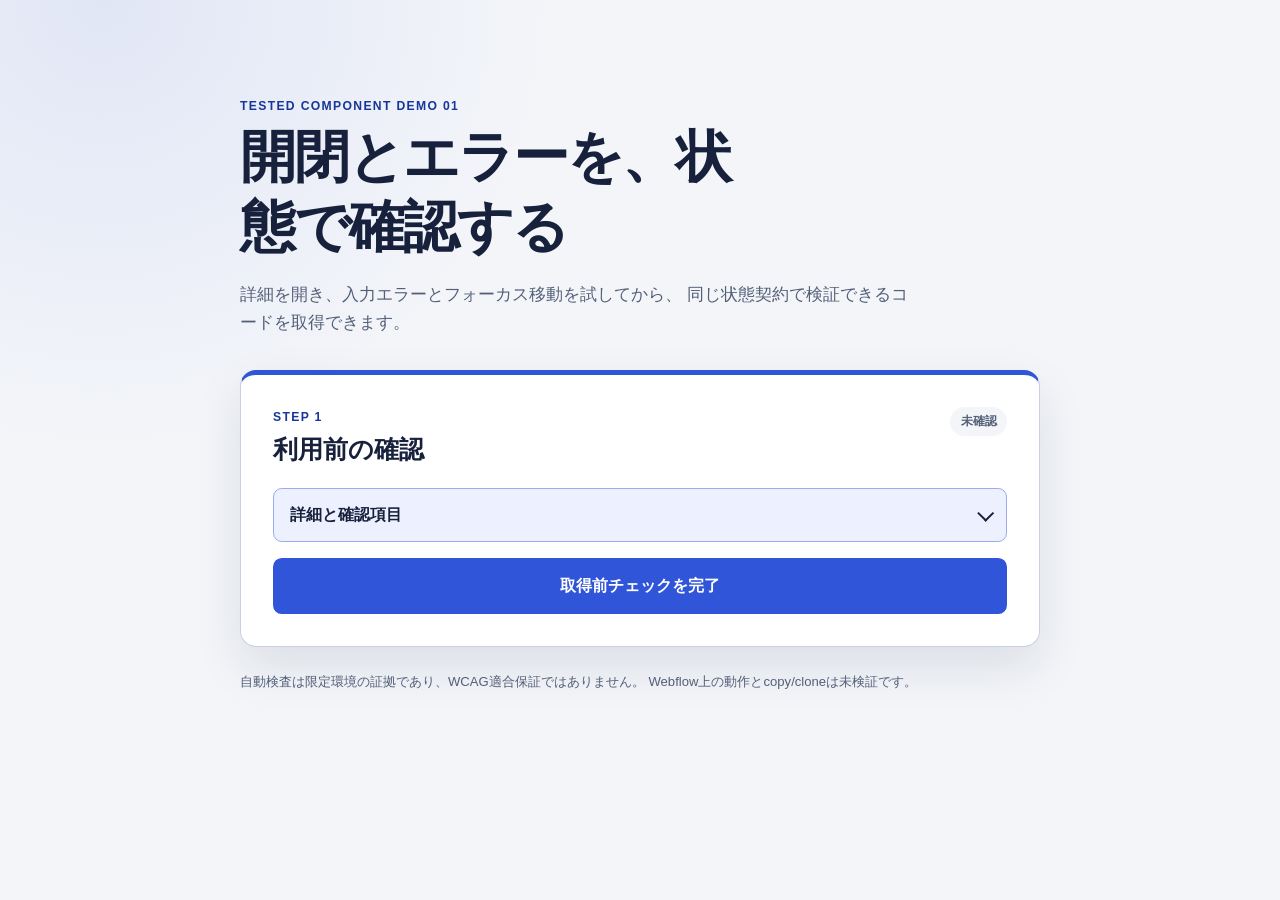
==== public/index.html @ b6cd9cba "Publish JP A11y Component Lab" ====
<!DOCTYPE html>
<html lang="ja">
  <head>
    <meta charset="utf-8">
    <meta name="viewport" content="width=device-width, initial-scale=1">
    <link rel="canonical" href="https://jp-a11y-component-lab.pages.dev/">
    <meta property="og:url" content="https://jp-a11y-component-lab.pages.dev/">
    <link rel="license" href="./LICENSE.txt">
    <meta
      name="description"
      content="日本語の開閉と入力エラーUIを試し、検証手順と自己完結HTML bundleを取得できる単一tested demo。"
    >
    <meta property="og:title" content="日本語Disclosure/Error UI | Tested Component Demo">
    <meta
      property="og:description"
      content="開閉、入力エラー、フォーカス移動を試し、検証可能なコードbundleを取得できます。"
    >
    <meta property="og:type" content="website">
    <meta property="og:locale" content="ja_JP">
    <meta name="twitter:card" content="summary">
    <title>日本語Disclosure/Error UI | Tested Component Demo</title>
    <link rel="stylesheet" href="./styles.css">
    <script type="module" src="./src/app.js"></script>
  </head>
  <body>
    <a class="skip-link" href="#component-heading">コンポーネントへ移動</a>

    <main class="page-shell">
      <header class="intro">
        <p class="eyebrow">TESTED COMPONENT DEMO 01</p>
        <h1 id="component-heading">開閉とエラーを、状態で確認する</h1>
        <p class="lead">
          詳細を開き、入力エラーとフォーカス移動を試してから、
          同じ状態契約で検証できるコードを取得できます。
        </p>
      </header>

      <section
        id="disclosure-error-pattern"
        class="pattern-card"
        aria-labelledby="pattern-title"
        data-state="collapsed-pristine"
      >
        <div class="pattern-card__heading">
          <div>
            <p class="step-label">STEP 1</p>
            <h2 id="pattern-title">利用前の確認</h2>
          </div>
          <span class="state-badge" aria-hidden="true">未確認</span>
        </div>

        <div id="validation-error" class="error-message" role="alert" hidden>
          <p><strong>確認を完了できませんでした。</strong></p>
          <p class="error-message__detail">詳細を開いて「内容を確認しました」を選んでください。</p>
          <button class="error-jump" type="button">確認項目へ移動</button>
        </div>

        <button
          id="disclosure-toggle"
          class="disclosure-toggle"
          type="button"
          aria-expanded="false"
          aria-controls="disclosure-panel"
        >
          <span>詳細と確認項目</span>
          <span class="toggle-icon" aria-hidden="true"></span>
        </button>

        <div id="disclosure-panel" class="disclosure-panel" hidden>
          <p>
            このサンプルは開閉、入力エラー、フォーカス移動をまとめて検証するためのものです。
            自動検査の結果だけで WCAG 適合を保証するものではありません。
          </p>

          <div class="check-row">
            <input
              id="confirmation"
              name="confirmation"
              type="checkbox"
              aria-describedby="confirmation-hint"
              aria-errormessage="validation-error"
            >
            <div>
              <label for="confirmation">内容を確認しました</label>
              <p id="confirmation-hint">選択はこのページ内だけで使われ、送信されません。</p>
            </div>
          </div>
        </div>

        <button id="complete-button" class="primary-button" type="button">
          取得前チェックを完了
        </button>

        <p id="completion-status" class="completion-status" role="status" hidden>
          操作確認が完了しました。次にコードbundleを取得できます。
        </p>
      </section>

      <section id="acquisition-card" class="acquisition-card" aria-labelledby="acquisition-heading" hidden>
        <p class="step-label">STEP 2</p>
        <h2 id="acquisition-heading">コードを取得</h2>
        <p class="acquisition-card__description">
          HTML・CSS・JavaScriptを1ファイルにまとめた、自己完結型のコードbundleです。
          取得後は同梱の状態再現APIとrepositoryのrunbookで再検証できます。
        </p>
        <a
          id="bundle-download"
          class="download-button"
          href="./artifacts/jp-disclosure-error-component.html"
          download="jp-disclosure-error-component.html"
        >
          HTML bundleを取得
        </a>
        <p class="hash-note">
          整合性確認:
          <a href="./artifacts/SHA256SUMS" download="SHA256SUMS">SHA-256 manifest</a>
        </p>
        <p id="acquisition-status" class="acquisition-status" role="status" hidden>
          取得を開始しました。必要な場合だけ、通常の公式ページへ進めます。
        </p>
      </section>

      <aside id="official-card" class="official-card" aria-labelledby="official-heading" hidden>
        <p class="step-label">OPTIONAL</p>
        <h2 id="official-heading">サイト制作を続ける</h2>
        <p class="official-card__description">
          自分のサイト制作を続ける必要がある場合のみ利用する、通常のWebflow公式リンクです。
          componentの取得や利用には必要ありません。
        </p>
        <a
          id="official-product-link"
          class="text-link"
          href="https://webflow.com/platform"
          target="_blank"
          rel="noopener noreferrer"
        >
          公式サイトを開く<span aria-hidden="true"> ↗</span>
        </a>

      </aside>

      <footer class="page-note">
        <p class="page-note__text">
          自動検査は限定環境の証拠であり、WCAG適合保証ではありません。
          Webflow上の動作とcopy/cloneは未検証です。
        </p>
      </footer>
    </main>

    <noscript>このパターンの開閉とエラー確認には JavaScript が必要です。</noscript>
  </body>
</html>
---- public/styles.css ----
/* component-bundle:start */
:root {
  color-scheme: light;

  --ink: #17213c;
  --muted: #536078;
  --paper: #fff;
  --canvas: #f3f5f9;
  --line: #c9d0de;
  --accent: #3155d9;
  --accent-dark: #173698;
  --accent-soft: #edf1ff;
  --danger: #a51d2d;
  --danger-soft: #fff0f1;
  --success: #176b4d;
  --success-soft: #eaf8f1;
  --focus: #f4b400;
  --shadow: 0 1.25rem 3rem rgb(23 33 60 / 10%);
}

* {
  box-sizing: border-box;
}

html {
  background: var(--canvas);
  font-family: "Hiragino Sans", "Yu Gothic", Meiryo, sans-serif;
  line-height: 1.7;
}

body {
  min-width: 0;
  margin: 0;
  color: var(--ink);
  background:
    radial-gradient(circle at 8% 0%, rgb(49 85 217 / 9%), transparent 28rem),
    var(--canvas);
}

button,
input {
  font: inherit;
}

button,
a {
  -webkit-tap-highlight-color: transparent;
}

button:focus-visible,
a:focus-visible,
input:focus-visible,
input.is-programmatic-focus {
  outline: 0.1875rem solid var(--focus);
  outline-offset: 0.1875rem;
}

.skip-link {
  position: fixed;
  z-index: 10;
  top: 0.75rem;
  left: 0.75rem;
  padding: 0.65rem 0.9rem;
  color: var(--paper);
  background: var(--ink);
  border-radius: 0.35rem;
  transform: translateY(-160%);
  transition: transform 160ms ease-out;
}

.skip-link:focus {
  transform: translateY(0);
}

.page-shell {
  width: min(100% - 2rem, 50rem);
  margin-inline: auto;
  padding-block: clamp(2.5rem, 8vw, 6rem) 3rem;
}

.intro {
  margin-bottom: 2rem;
}

.eyebrow,
.step-label {
  margin: 0 0 0.35rem;
  color: var(--accent-dark);
  font-size: 0.76rem;
  font-weight: 800;
  letter-spacing: 0.11em;
}

h1,
h2,
p {
  overflow-wrap: anywhere;
}

h1 {
  max-width: 17ch;
  margin: 0;
  font-size: clamp(2rem, 6vw, 3.5rem);
  line-height: 1.25;
  letter-spacing: -0.035em;
}

h2 {
  margin: 0;
  font-size: clamp(1.25rem, 3vw, 1.55rem);
  line-height: 1.4;
}

.lead {
  max-width: 42rem;
  margin: 1.15rem 0 0;
  color: var(--muted);
  font-size: 1.05rem;
}

.pattern-card {
  padding: clamp(1.1rem, 4vw, 2rem);
  background: var(--paper);
  border: 1px solid var(--line);
  border-top: 0.35rem solid var(--accent);
  border-radius: 1rem;
  box-shadow: var(--shadow);
}

.pattern-card__heading {
  display: flex;
  gap: 1rem;
  align-items: flex-start;
  justify-content: space-between;
  margin-bottom: 1.25rem;
}

.state-badge {
  flex: 0 0 auto;
  padding: 0.25rem 0.65rem;
  color: var(--muted);
  background: var(--canvas);
  border-radius: 999px;
  font-size: 0.78rem;
  font-weight: 700;
}

[data-state$="ready"] .state-badge,
[data-state="completed"] .state-badge {
  color: var(--success);
  background: var(--success-soft);
}

[data-state*="error"] .state-badge {
  color: var(--danger);
  background: var(--danger-soft);
}

.error-message {
  margin-bottom: 1rem;
  padding: 1rem;
  color: #74111e;
  background: var(--danger-soft);
  border: 1px solid #e69ca5;
  border-left: 0.35rem solid var(--danger);
  border-radius: 0.5rem;
}

.error-message p {
  margin: 0;
}

.error-message__detail {
  margin-top: 0.25rem;
}

.error-jump {
  margin-top: 0.55rem;
  padding: 0;
  color: var(--danger);
  background: transparent;
  border: 0;
  font-weight: 700;
  text-decoration: underline;
  text-underline-offset: 0.2em;
  cursor: pointer;
}

.disclosure-toggle {
  display: flex;
  width: 100%;
  min-height: 3.25rem;
  padding: 0.8rem 1rem;
  align-items: center;
  justify-content: space-between;
  color: var(--ink);
  background: var(--accent-soft);
  border: 1px solid #9cabe9;
  border-radius: 0.55rem;
  font-weight: 750;
  text-align: left;
  cursor: pointer;
}

.disclosure-toggle:hover {
  background: #e1e7ff;
}

.toggle-icon {
  width: 0.75rem;
  height: 0.75rem;
  margin-left: 1rem;
  border-right: 0.16rem solid currentcolor;
  border-bottom: 0.16rem solid currentcolor;
  transform: rotate(45deg) translateY(-0.15rem);
  transition: transform 160ms ease-out;
}

[aria-expanded="true"] .toggle-icon {
  transform: rotate(225deg) translate(-0.1rem, -0.1rem);
}

.disclosure-panel {
  padding: 1rem 0.2rem 0;
}

.disclosure-panel > p {
  margin: 0 0 1rem;
  color: var(--muted);
}

.check-row {
  display: grid;
  grid-template-columns: auto minmax(0, 1fr);
  gap: 0.7rem;
  align-items: start;
  padding: 1rem;
  background: #f8f9fc;
  border: 1px solid var(--line);
  border-radius: 0.55rem;
}

.check-row input {
  width: 1.35rem;
  height: 1.35rem;
  margin: 0.12rem 0 0;
  accent-color: var(--accent);
}

.check-row input[aria-invalid="true"] {
  box-shadow: 0 0 0 0.18rem var(--danger);
}

.check-row label {
  display: inline-block;
  font-weight: 750;
  cursor: pointer;
}

.check-row p {
  margin: 0.25rem 0 0;
  color: var(--muted);
  font-size: 0.88rem;
}

.primary-button {
  width: 100%;
  min-height: 3.25rem;
  margin-top: 1rem;
  padding: 0.75rem 1rem;
  color: var(--paper);
  background: var(--accent);
  border: 0.125rem solid var(--accent);
  border-radius: 0.55rem;
  font-weight: 750;
  cursor: pointer;
}

.primary-button:hover {
  background: var(--accent-dark);
  border-color: var(--accent-dark);
}

.completion-status {
  margin: 1rem 0 0;
  padding: 0.9rem 1rem;
  color: #10543c;
  background: var(--success-soft);
  border: 1px solid #8bc8ae;
  border-radius: 0.55rem;
  font-weight: 700;
}

.page-note {
  padding: 1.5rem 0 0;
  color: var(--muted);
  font-size: 0.82rem;
}

.page-note__text {
  margin: 0;
}

noscript {
  display: block;
  padding: 1rem;
  color: #74111e;
  background: var(--danger-soft);
}

[hidden] {
  display: none !important;
}

@media (width <= 34rem) {
  .page-shell {
    width: min(100% - 16px, 50rem);
    padding-top: 2.5rem;
  }

  .pattern-card,
  .error-message,
  .check-row {
    padding-inline: 16px;
  }

  .disclosure-toggle,
  .primary-button {
    padding-inline: 16px;
  }

  .pattern-card__heading {
    display: block;
  }

  .state-badge {
    display: inline-block;
    margin-top: 0.6rem;
  }
}

@media (prefers-reduced-motion: reduce) {
  *,
  *::before,
  *::after {
    scroll-behavior: auto !important;
    transition-duration: 0.01ms !important;
    animation-duration: 0.01ms !important;
    animation-iteration-count: 1 !important;
  }
}

/* component-bundle:end */

.acquisition-card,
.official-card {
  background: var(--paper);
  border: 1px solid var(--line);
  border-radius: 1rem;
  box-shadow: var(--shadow);
}

.official-card {
  margin-top: 1.5rem;
  padding: clamp(1.1rem, 4vw, 1.6rem);
  box-shadow: none;
}

.acquisition-card {
  margin-top: 1.5rem;
  padding: clamp(1.1rem, 4vw, 1.6rem);
  border-top: 0.35rem solid var(--success);
  box-shadow: none;
}

.acquisition-card__description {
  margin: 0.75rem 0 1rem;
  color: var(--muted);
}

.download-button {
  display: inline-flex;
  min-height: 3.25rem;
  padding: 0.75rem 1rem;
  align-items: center;
  justify-content: center;
  color: var(--paper);
  background: var(--success);
  border: 0.125rem solid var(--success);
  border-radius: 0.55rem;
  font-weight: 750;
  text-align: center;
  text-decoration: none;
}

.download-button:hover {
  background: #10543c;
  border-color: #10543c;
}

.hash-note,
.acquisition-status {
  margin: 0.75rem 0 0;
}

.hash-note {
  color: var(--muted);
  font-size: 0.88rem;
}

.acquisition-status {
  padding: 0.9rem 1rem;
  color: #10543c;
  background: var(--success-soft);
  border: 1px solid #8bc8ae;
  border-radius: 0.55rem;
  font-weight: 700;
}

.official-card__description {
  margin: 0.75rem 0;
  color: var(--muted);
}

.text-link {
  color: var(--accent-dark);
  font-weight: 750;
  text-decoration-thickness: 0.1em;
  text-underline-offset: 0.2em;
}



@media (width <= 34rem) {
  .acquisition-card,
  .official-card {
    padding-inline: 16px;
  }
}
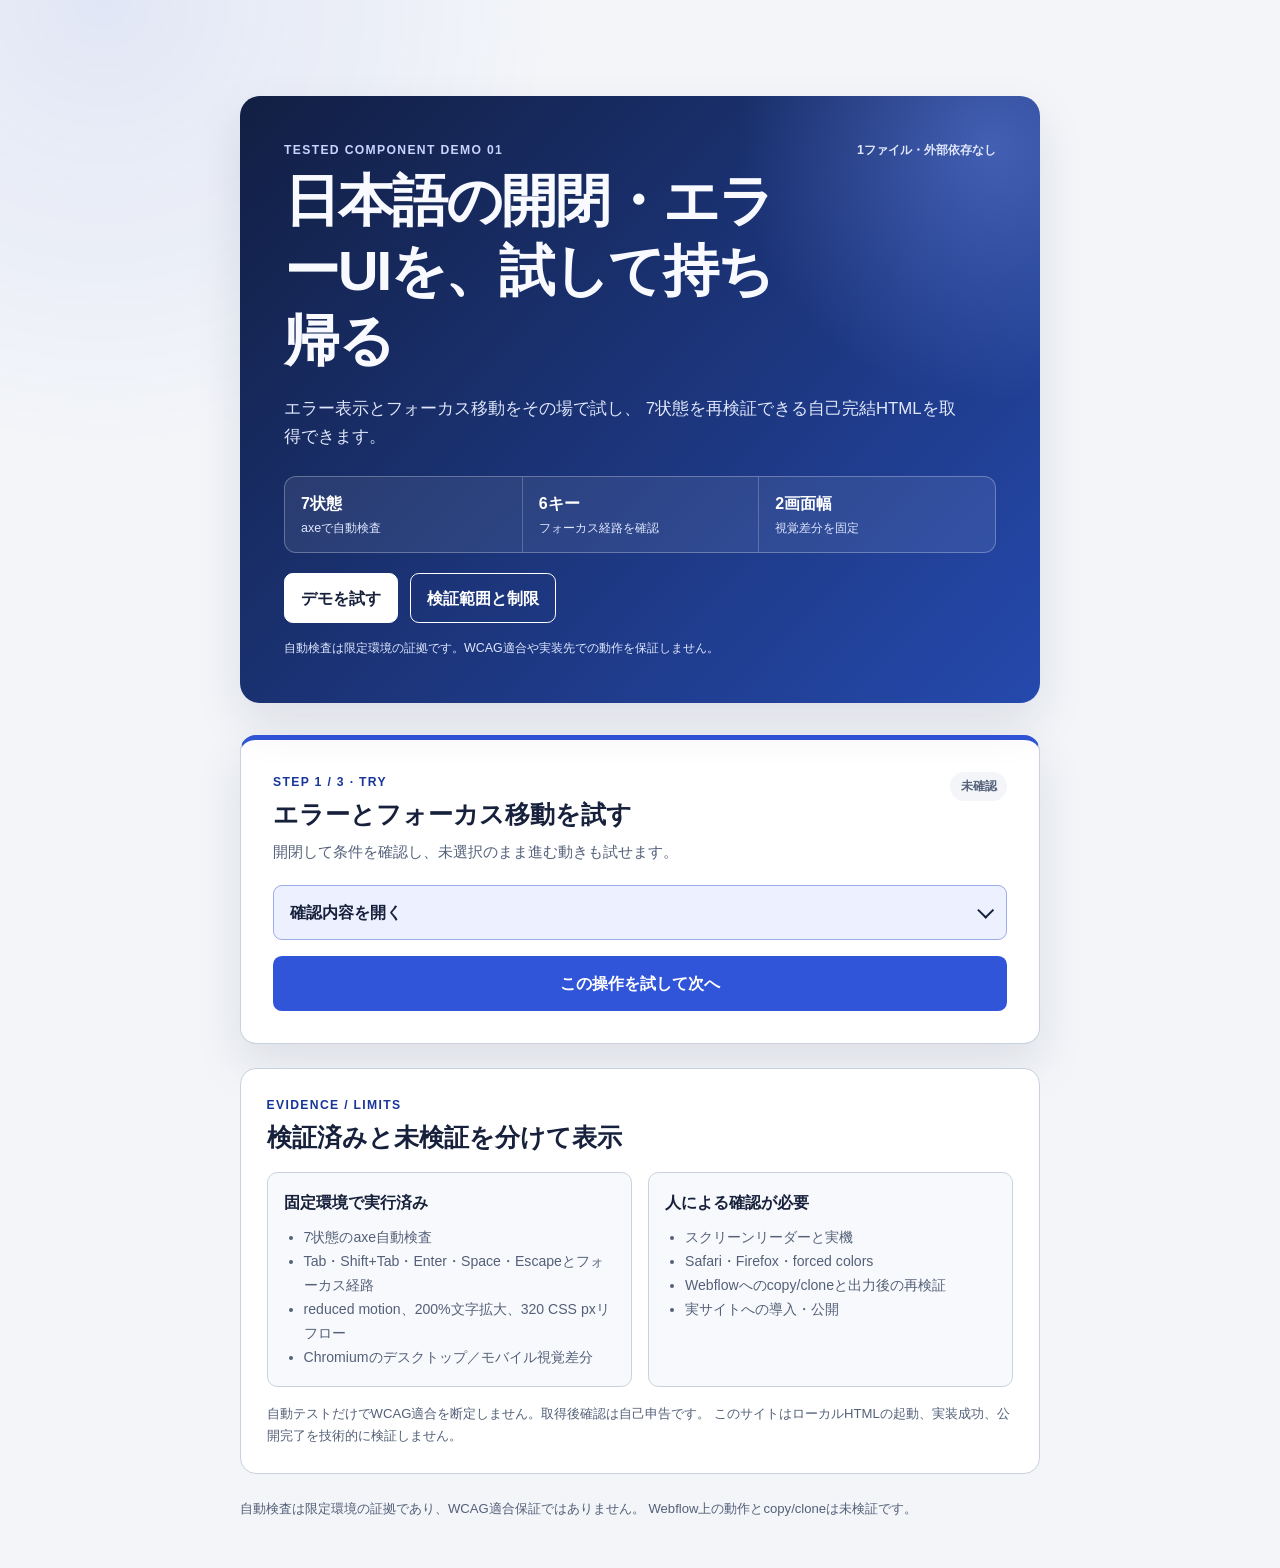
==== commit 7cffce27: "Publish verified accessibility interaction update" ====
--- a/public/index.html
+++ b/public/index.html
@@ -26,12 +26,27 @@
     <a class="skip-link" href="#component-heading">コンポーネントへ移動</a>
 
     <main class="page-shell">
-      <header class="intro">
-        <p class="eyebrow">TESTED COMPONENT DEMO 01</p>
-        <h1 id="component-heading">開閉とエラーを、状態で確認する</h1>
+      <header class="intro intro--landing">
+        <div class="intro__topline">
+          <p class="eyebrow">TESTED COMPONENT DEMO 01</p>
+          <p class="version-note">1ファイル・外部依存なし</p>
+        </div>
+        <h1 id="component-heading">日本語の開閉・エラーUIを、試して持ち帰る</h1>
         <p class="lead">
-          詳細を開き、入力エラーとフォーカス移動を試してから、
-          同じ状態契約で検証できるコードを取得できます。
+          エラー表示とフォーカス移動をその場で試し、
+          7状態を再検証できる自己完結HTMLを取得できます。
+        </p>
+        <ul class="proof-strip">
+          <li class="proof-item"><strong>7状態</strong><span>axeで自動検査</span></li>
+          <li class="proof-item"><strong>6キー</strong><span>フォーカス経路を確認</span></li>
+          <li class="proof-item"><strong>2画面幅</strong><span>視覚差分を固定</span></li>
+        </ul>
+        <div class="intro__actions">
+          <a class="hero-link hero-link--primary" href="#disclosure-error-pattern">デモを試す</a>
+          <a class="hero-link hero-link--secondary" href="#evidence-summary">検証範囲と制限</a>
+        </div>
+        <p class="scope-note">
+          自動検査は限定環境の証拠です。WCAG適合や実装先での動作を保証しません。
         </p>
       </header>
 
@@ -43,15 +58,16 @@
       >
         <div class="pattern-card__heading">
           <div>
-            <p class="step-label">STEP 1</p>
-            <h2 id="pattern-title">利用前の確認</h2>
+            <p class="step-label">STEP 1 / 3 · TRY</p>
+            <h2 id="pattern-title">エラーとフォーカス移動を試す</h2>
+            <p class="pattern-card__summary">開閉して条件を確認し、未選択のまま進む動きも試せます。</p>
           </div>
           <span class="state-badge" aria-hidden="true">未確認</span>
         </div>
 
         <div id="validation-error" class="error-message" role="alert" hidden>
           <p><strong>確認を完了できませんでした。</strong></p>
-          <p class="error-message__detail">詳細を開いて「内容を確認しました」を選んでください。</p>
+          <p class="error-message__detail">詳細を開いて「操作条件を確認しました」を選んでください。</p>
           <button class="error-jump" type="button">確認項目へ移動</button>
         </div>
 
@@ -62,14 +78,14 @@
           aria-expanded="false"
           aria-controls="disclosure-panel"
         >
-          <span>詳細と確認項目</span>
+          <span>確認内容を開く</span>
           <span class="toggle-icon" aria-hidden="true"></span>
         </button>
 
         <div id="disclosure-panel" class="disclosure-panel" hidden>
           <p>
-            このサンプルは開閉、入力エラー、フォーカス移動をまとめて検証するためのものです。
-            自動検査の結果だけで WCAG 適合を保証するものではありません。
+            未選択のまま進むと、エラーを表示してこの確認項目へフォーカスを移します。
+            Escapeではパネルを閉じ、開閉ボタンへ戻ります。
           </p>
 
           <div class="check-row">
@@ -81,51 +97,73 @@
               aria-errormessage="validation-error"
             >
             <div>
-              <label for="confirmation">内容を確認しました</label>
+              <label for="confirmation">操作条件を確認しました</label>
               <p id="confirmation-hint">選択はこのページ内だけで使われ、送信されません。</p>
             </div>
           </div>
         </div>
 
         <button id="complete-button" class="primary-button" type="button">
-          取得前チェックを完了
+          この操作を試して次へ
         </button>
 
         <p id="completion-status" class="completion-status" role="status" hidden>
-          操作確認が完了しました。次にコードbundleを取得できます。
+          デモ操作を確認しました。次に自己完結HTMLを取得できます。
         </p>
       </section>
 
       <section id="acquisition-card" class="acquisition-card" aria-labelledby="acquisition-heading" hidden>
-        <p class="step-label">STEP 2</p>
-        <h2 id="acquisition-heading">コードを取得</h2>
+        <p class="step-label">STEP 2 / 3 · GET THE CODE</p>
+        <h2 id="acquisition-heading">1ファイルのHTMLを取得</h2>
         <p class="acquisition-card__description">
-          HTML・CSS・JavaScriptを1ファイルにまとめた、自己完結型のコードbundleです。
-          取得後は同梱の状態再現APIとrepositoryのrunbookで再検証できます。
-        </p>
+          HTML・CSS・JavaScriptをまとめた自己完結型です。
+          保存後に同梱の状態再現APIとrepositoryのrunbookで再検証できます。
+        </p>
+        <ul class="bundle-facts">
+          <li class="bundle-fact">外部通信なし</li>
+          <li class="bundle-fact">7状態を再現</li>
+          <li class="bundle-fact">SHA-256付き</li>
+        </ul>
         <a
           id="bundle-download"
           class="download-button"
           href="./artifacts/jp-disclosure-error-component.html"
           download="jp-disclosure-error-component.html"
         >
-          HTML bundleを取得
+          自己完結HTMLを取得
         </a>
+        <p id="acquisition-status" class="acquisition-status" role="status" hidden>
+          ダウンロードを開始しました。保存したHTMLを開き、同じ操作を確認してください。
+        </p>
+        <div id="use-confirmation" class="use-confirmation" hidden>
+          <p id="use-confirmation-help">
+            保存したHTMLを開いて操作確認まで終えた場合だけ、次のボタンを押してください。
+            導入・公開の完了は計測しません。記録するのは固定イベント名だけです。
+          </p>
+          <button
+            id="confirm-use-button"
+            class="confirmation-button"
+            type="button"
+            aria-describedby="use-confirmation-help"
+          >
+            保存したHTMLを開いて確認できた
+          </button>
+          <p id="use-confirmation-status" class="use-confirmation__status" role="status" hidden>
+            自己申告による取得後確認を記録しました。必要な場合だけ、通常の公式ページへ進めます。
+          </p>
+        </div>
         <p class="hash-note">
           整合性確認:
           <a href="./artifacts/SHA256SUMS" download="SHA256SUMS">SHA-256 manifest</a>
         </p>
-        <p id="acquisition-status" class="acquisition-status" role="status" hidden>
-          取得を開始しました。必要な場合だけ、通常の公式ページへ進めます。
-        </p>
       </section>
 
       <aside id="official-card" class="official-card" aria-labelledby="official-heading" hidden>
-        <p class="step-label">OPTIONAL</p>
-        <h2 id="official-heading">サイト制作を続ける</h2>
+        <p class="step-label">STEP 3 / 3 · OPTIONAL</p>
+        <h2 id="official-heading">必要なら、サイト制作へ</h2>
         <p class="official-card__description">
-          自分のサイト制作を続ける必要がある場合のみ利用する、通常のWebflow公式リンクです。
-          componentの取得や利用には必要ありません。
+          取得後の確認を終え、サイト制作を続ける必要がある場合だけ利用する、
+          通常のWebflow公式リンクです。このHTMLの利用には必要ありません。
         </p>
         <a
           id="official-product-link"
@@ -139,6 +177,35 @@
 
       </aside>
 
+      <section id="evidence-summary" class="evidence-card" aria-labelledby="evidence-heading">
+        <p class="step-label">EVIDENCE / LIMITS</p>
+        <h2 id="evidence-heading">検証済みと未検証を分けて表示</h2>
+        <div class="evidence-grid">
+          <div>
+            <h3>固定環境で実行済み</h3>
+            <ul>
+              <li>7状態のaxe自動検査</li>
+              <li>Tab・Shift+Tab・Enter・Space・Escapeとフォーカス経路</li>
+              <li>reduced motion、200%文字拡大、320 CSS pxリフロー</li>
+              <li>Chromiumのデスクトップ／モバイル視覚差分</li>
+            </ul>
+          </div>
+          <div>
+            <h3>人による確認が必要</h3>
+            <ul>
+              <li>スクリーンリーダーと実機</li>
+              <li>Safari・Firefox・forced colors</li>
+              <li>Webflowへのcopy/cloneと出力後の再検証</li>
+              <li>実サイトへの導入・公開</li>
+            </ul>
+          </div>
+        </div>
+        <p class="evidence-card__note">
+          自動テストだけでWCAG適合を断定しません。取得後確認は自己申告です。
+          このサイトはローカルHTMLの起動、実装成功、公開完了を技術的に検証しません。
+        </p>
+      </section>
+
       <footer class="page-note">
         <p class="page-note__text">
           自動検査は限定環境の証拠であり、WCAG適合保証ではありません。
--- a/public/styles.css
+++ b/public/styles.css
@@ -60,16 +60,27 @@
   z-index: 10;
   top: 0.75rem;
   left: 0.75rem;
-  padding: 0.65rem 0.9rem;
+  width: 1px;
+  height: 1px;
+  padding: 0;
+  overflow: hidden;
   color: var(--paper);
   background: var(--ink);
+  border: 0;
   border-radius: 0.35rem;
-  transform: translateY(-160%);
-  transition: transform 160ms ease-out;
+  clip-path: inset(50%);
+  transform: translateY(calc(-100% - 1rem));
+  white-space: nowrap;
 }
 
 .skip-link:focus {
-  transform: translateY(0);
+  width: auto;
+  height: auto;
+  padding: 0.65rem 0.9rem;
+  overflow: visible;
+  clip-path: none;
+  transform: none;
+  white-space: normal;
 }
 
 .page-shell {
@@ -133,6 +144,13 @@
   align-items: flex-start;
   justify-content: space-between;
   margin-bottom: 1.25rem;
+}
+
+.pattern-card__summary {
+  max-width: 34rem;
+  margin: 0.45rem 0 0;
+  color: var(--muted);
+  font-size: 0.92rem;
 }
 
 .state-badge {
@@ -241,8 +259,8 @@
 }
 
 .check-row input {
-  width: 1.35rem;
-  height: 1.35rem;
+  width: 1.5rem;
+  height: 1.5rem;
   margin: 0.12rem 0 0;
   accent-color: var(--accent);
 }
@@ -352,8 +370,118 @@
 
 /* component-bundle:end */
 
+.intro--landing {
+  position: relative;
+  overflow: hidden;
+  padding: clamp(1.5rem, 5vw, 2.75rem);
+  color: #f8faff;
+  background:
+    radial-gradient(circle at 94% 8%, rgb(123 155 255 / 40%), transparent 16rem),
+    linear-gradient(135deg, #121f43 0%, #2549ad 100%);
+  border-radius: 1.25rem;
+  box-shadow: var(--shadow);
+}
+
+.intro--landing .eyebrow {
+  color: #c8d5ff;
+}
+
+.intro--landing .lead {
+  color: #e0e7fb;
+}
+
+.intro__topline {
+  display: flex;
+  gap: 1rem;
+  align-items: baseline;
+  justify-content: space-between;
+}
+
+.version-note {
+  margin: 0;
+  color: #e0e7fb;
+  font-size: 0.78rem;
+  font-weight: 700;
+}
+
+.proof-strip {
+  display: grid;
+  margin: 1.5rem 0 0;
+  padding: 0;
+  grid-template-columns: repeat(3, minmax(0, 1fr));
+  list-style: none;
+  background: rgb(255 255 255 / 8%);
+  border: 1px solid rgb(255 255 255 / 28%);
+  border-radius: 0.75rem;
+}
+
+.proof-item {
+  min-width: 0;
+  padding: 0.85rem 1rem;
+}
+
+.proof-item + .proof-item {
+  border-left: 1px solid rgb(255 255 255 / 22%);
+}
+
+.proof-item strong,
+.proof-item span {
+  display: block;
+}
+
+.proof-item strong {
+  color: #fff;
+  font-size: 1rem;
+}
+
+.proof-item span {
+  color: #dfe7ff;
+  font-size: 0.78rem;
+}
+
+.intro__actions {
+  display: flex;
+  gap: 0.75rem;
+  margin-top: 1.25rem;
+  flex-wrap: wrap;
+}
+
+.hero-link {
+  display: inline-flex;
+  min-height: 3rem;
+  padding: 0.65rem 1rem;
+  align-items: center;
+  justify-content: center;
+  border: 1px solid #fff;
+  border-radius: 0.55rem;
+  font-weight: 750;
+  text-decoration: none;
+}
+
+.hero-link--primary {
+  color: #17213c;
+  background: #fff;
+}
+
+.hero-link--secondary {
+  color: #fff;
+  background: transparent;
+}
+
+.hero-link:hover {
+  text-decoration: underline;
+  text-underline-offset: 0.2em;
+}
+
+.scope-note {
+  margin: 0.9rem 0 0;
+  color: #dfe7ff;
+  font-size: 0.78rem;
+}
+
 .acquisition-card,
-.official-card {
+.official-card,
+.evidence-card {
   background: var(--paper);
   border: 1px solid var(--line);
   border-radius: 1rem;
@@ -376,6 +504,25 @@
 .acquisition-card__description {
   margin: 0.75rem 0 1rem;
   color: var(--muted);
+}
+
+.bundle-facts {
+  display: flex;
+  gap: 0.5rem;
+  margin: 0 0 1rem;
+  padding: 0;
+  flex-wrap: wrap;
+  list-style: none;
+}
+
+.bundle-fact {
+  padding: 0.28rem 0.65rem;
+  color: #10543c;
+  background: var(--success-soft);
+  border: 1px solid #b5dcca;
+  border-radius: 999px;
+  font-size: 0.78rem;
+  font-weight: 700;
 }
 
 .download-button {
@@ -417,23 +564,137 @@
   font-weight: 700;
 }
 
+.use-confirmation {
+  margin-top: 0.9rem;
+  padding: 1rem;
+  background: #f8f9fc;
+  border: 1px solid var(--line);
+  border-radius: 0.65rem;
+}
+
+.use-confirmation > p {
+  margin: 0;
+  color: var(--muted);
+}
+
+.confirmation-button {
+  min-height: 3.25rem;
+  margin-top: 0.75rem;
+  padding: 0.7rem 1rem;
+  color: var(--ink);
+  background: var(--paper);
+  border: 0.125rem solid var(--accent);
+  border-radius: 0.55rem;
+  font-weight: 750;
+  cursor: pointer;
+}
+
+.confirmation-button:disabled {
+  color: #10543c;
+  background: var(--success-soft);
+  border-color: #8bc8ae;
+  cursor: default;
+}
+
+.confirmation-button:hover:not(:disabled) {
+  color: var(--paper);
+  background: var(--accent-dark);
+  border-color: var(--accent-dark);
+}
+
+.use-confirmation .use-confirmation__status {
+  margin-top: 0.75rem;
+  color: #10543c;
+  font-weight: 700;
+}
+
 .official-card__description {
   margin: 0.75rem 0;
   color: var(--muted);
 }
 
 .text-link {
+  display: inline-flex;
+  min-height: 1.5rem;
+  align-items: center;
   color: var(--accent-dark);
   font-weight: 750;
   text-decoration-thickness: 0.1em;
   text-underline-offset: 0.2em;
 }
 
+.evidence-card {
+  margin-top: 1.5rem;
+  padding: clamp(1.1rem, 4vw, 1.6rem);
+  box-shadow: none;
+}
+
+.evidence-grid {
+  display: grid;
+  gap: 1rem;
+  margin-top: 1rem;
+  grid-template-columns: repeat(2, minmax(0, 1fr));
+}
+
+.evidence-grid > div {
+  padding: 1rem;
+  background: #f8f9fc;
+  border: 1px solid var(--line);
+  border-radius: 0.65rem;
+}
+
+.evidence-grid h3 {
+  margin: 0;
+  font-size: 1rem;
+}
+
+.evidence-grid ul {
+  margin: 0.65rem 0 0;
+  padding-left: 1.25rem;
+  color: var(--muted);
+  font-size: 0.88rem;
+}
+
+.evidence-card__note {
+  margin: 1rem 0 0;
+  color: var(--muted);
+  font-size: 0.82rem;
+}
+
 
 
 @media (width <= 34rem) {
   .acquisition-card,
-  .official-card {
+  .official-card,
+  .evidence-card {
     padding-inline: 16px;
   }
-}
+
+  .intro--landing {
+    padding-inline: 16px;
+  }
+
+  .intro__topline {
+    display: block;
+  }
+
+  .version-note {
+    margin-top: 0.4rem;
+  }
+
+  .proof-strip,
+  .evidence-grid {
+    grid-template-columns: 1fr;
+  }
+
+  .proof-item + .proof-item {
+    border-top: 1px solid rgb(255 255 255 / 22%);
+    border-left: 0;
+  }
+
+  .intro__actions,
+  .hero-link,
+  .confirmation-button {
+    width: 100%;
+  }
+}
